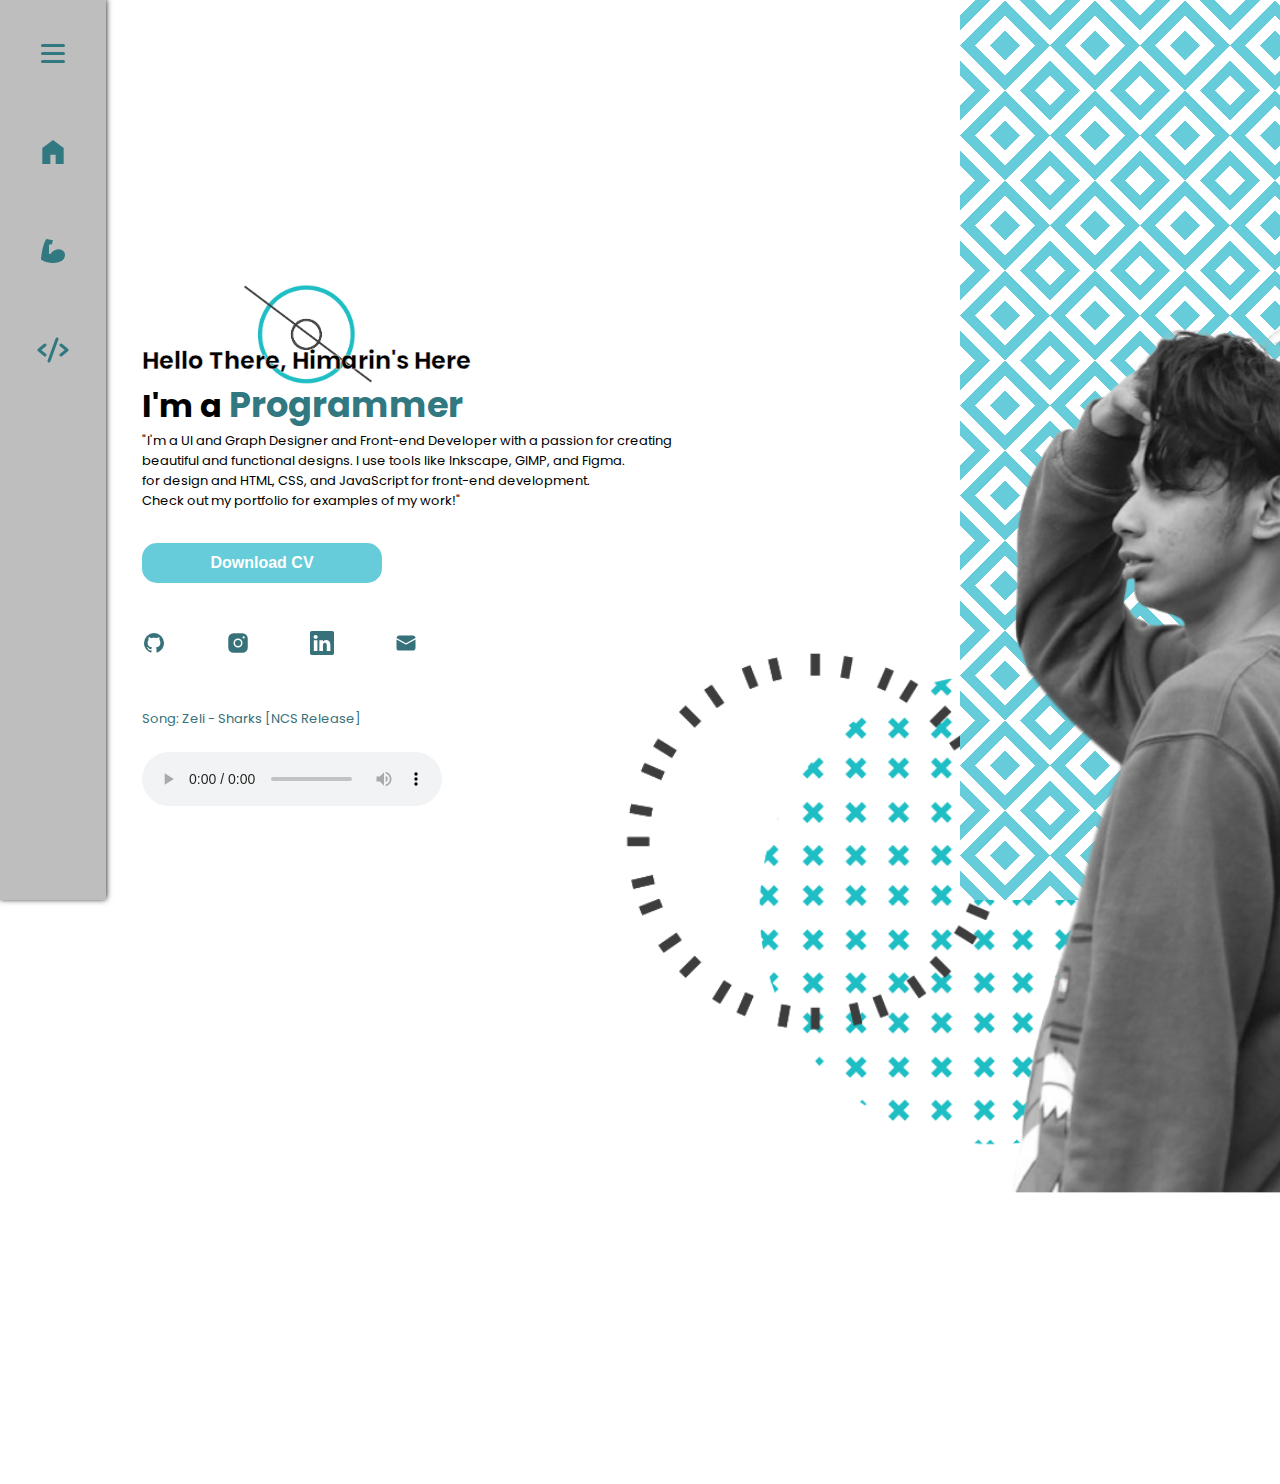
==== index.html @ 57ede526 "Add files via upload" ====
<!DOCTYPE html>
<html lang="en">

<head>
    <meta charset="UTF-8">
    <meta http-equiv="X-UA-Compatible" content="IE=edge">
    <meta name="viewport" content="width=device-width, initial-scale=1.0">
    <title>Reii Portofolio</title>
    <link rel="stylesheet" href="style.css">
    <link rel="preconnect" href="https://fonts.googleapis.com">
    <link rel="preconnect" href="https://fonts.gstatic.com" crossorigin>
    <link
        href="https://fonts.googleapis.com/css2?family=Poppins:ital,wght@0,100;0,300;0,400;0,500;0,700;1,700&display=swap"
        rel="stylesheet">
</head>

<body>
    <nav>
        <div class="wrapper">
            <div class="navigate ham">
                <svg xmlns="http://www.w3.org/2000/svg" width="32" height="32" viewBox="0 0 16 16">
                    <path fill="none" stroke="currentColor" stroke-linecap="round" stroke-linejoin="round"
                        stroke-width="1.5" d="M2.75 12.25h10.5m-10.5-4h10.5m-10.5-4h10.5" />
                </svg>
            </div>
            <div class="navigate home">
                <svg xmlns="http://www.w3.org/2000/svg" width="32" height="32" viewBox="0 0 24 24">
                    <path fill="currentColor" d="M4 21V9l8-6l8 6v12h-6v-7h-4v7H4Z" />
                </svg>
            </div>
            <div class="navigate skill">
                <svg xmlns="http://www.w3.org/2000/svg" width="32" height="32" viewBox="0 0 24 24">
                    <path fill="currentColor"
                        d="M3 18.34S4 7.09 7 3l5 1l-1 3.09H9v7.16h1c2-3.07 6.14-4.19 8.64-3.07c3.3 1.53 3 6.14 0 8.18C16.24 21 9 22.43 3 18.34Z" />
                </svg>
            </div>
            <div class="navigate project">
                <svg xmlns="http://www.w3.org/2000/svg" width="32" height="32" viewBox="0 0 256 256">
                    <path fill="currentColor"
                        d="M71.68 97.22L34.74 128l36.94 30.78a12 12 0 1 1-15.36 18.44l-48-40a12 12 0 0 1 0-18.44l48-40a12 12 0 0 1 15.36 18.44Zm176 21.56l-48-40a12 12 0 1 0-15.36 18.44L221.26 128l-36.94 30.78a12 12 0 1 0 15.36 18.44l48-40a12 12 0 0 0 0-18.44ZM164.1 28.72a12 12 0 0 0-15.38 7.18l-64 176a12 12 0 0 0 7.18 15.37a11.79 11.79 0 0 0 4.1.73a12 12 0 0 0 11.28-7.9l64-176a12 12 0 0 0-7.18-15.38Z" />
                </svg>
            </div>
        </div>
    </nav>

    <div class="hero-wrapper">
        <img class="circle" src="/img/3x/ElAsset 2@3x.png" alt="">

        <div class="container">
            <h2>Hello There, Himarin's Here</h2>
            <h1>I'm a <span>Programmer</span></h1>
            <p>"I'm a UI and Graph Designer and Front-end Developer with a passion for creating<br> beautiful and
                functional
                designs.
                I use tools like Inkscape, GIMP, and Figma.<br> for design and HTML, CSS, and JavaScript for front-end
                development.<br> Check out my portfolio for examples of my work!"</p>
            <button>Download CV</button>
            <div class="logo">
                <a href="https://github.com/YCShimarin">
                    <svg class="item-1" xmlns="http://www.w3.org/2000/svg" width="24" height="24" viewBox="0 0 24 24">
                        <path fill="currentColor"
                            d="M12 2A10 10 0 0 0 2 12c0 4.42 2.87 8.17 6.84 9.5c.5.08.66-.23.66-.5v-1.69c-2.77.6-3.36-1.34-3.36-1.34c-.46-1.16-1.11-1.47-1.11-1.47c-.91-.62.07-.6.07-.6c1 .07 1.53 1.03 1.53 1.03c.87 1.52 2.34 1.07 2.91.83c.09-.65.35-1.09.63-1.34c-2.22-.25-4.55-1.11-4.55-4.92c0-1.11.38-2 1.03-2.71c-.1-.25-.45-1.29.1-2.64c0 0 .84-.27 2.75 1.02c.79-.22 1.65-.33 2.5-.33c.85 0 1.71.11 2.5.33c1.91-1.29 2.75-1.02 2.75-1.02c.55 1.35.2 2.39.1 2.64c.65.71 1.03 1.6 1.03 2.71c0 3.82-2.34 4.66-4.57 4.91c.36.31.69.92.69 1.85V21c0 .27.16.59.67.5C19.14 20.16 22 16.42 22 12A10 10 0 0 0 12 2Z" />
                    </svg>
                </a>
                <a href="https://www.instagram.com/moh.rev/">
                    <svg class="item-1" xmlns="http://www.w3.org/2000/svg" width="24" height="24" viewBox="0 0 256 256">
                        <path fill="currentColor"
                            d="M176 24H80a56.06 56.06 0 0 0-56 56v96a56.06 56.06 0 0 0 56 56h96a56.06 56.06 0 0 0 56-56V80a56.06 56.06 0 0 0-56-56Zm-48 152a48 48 0 1 1 48-48a48.05 48.05 0 0 1-48 48Zm60-96a12 12 0 1 1 12-12a12 12 0 0 1-12 12Zm-28 48a32 32 0 1 1-32-32a32 32 0 0 1 32 32Z" />
                    </svg>
                </a>
                <a href="https://www.linkedin.com/in/muhammad-reval-08ab68222/">
                    <svg class="item-1" xmlns="http://www.w3.org/2000/svg" width="24" height="24" viewBox="0 0 16 16">
                        <path fill="currentColor"
                            d="M0 1.146C0 .513.526 0 1.175 0h13.65C15.474 0 16 .513 16 1.146v13.708c0 .633-.526 1.146-1.175 1.146H1.175C.526 16 0 15.487 0 14.854V1.146zm4.943 12.248V6.169H2.542v7.225h2.401zm-1.2-8.212c.837 0 1.358-.554 1.358-1.248c-.015-.709-.52-1.248-1.342-1.248c-.822 0-1.359.54-1.359 1.248c0 .694.521 1.248 1.327 1.248h.016zm4.908 8.212V9.359c0-.216.016-.432.08-.586c.173-.431.568-.878 1.232-.878c.869 0 1.216.662 1.216 1.634v3.865h2.401V9.25c0-2.22-1.184-3.252-2.764-3.252c-1.274 0-1.845.7-2.165 1.193v.025h-.016a5.54 5.54 0 0 1 .016-.025V6.169h-2.4c.03.678 0 7.225 0 7.225h2.4z" />
                    </svg>
                </a>
                <a href="mailto:muhammadrefal44@gmail.com">
                    <svg class="item-1" xmlns="http://www.w3.org/2000/svg" width="24" height="24" viewBox="0 0 48 48">
                        <path fill="currentColor"
                            d="M43 16.976V33.75c0 2.9-2.35 5.25-5.25 5.25h-27.5A5.25 5.25 0 0 1 5 33.75V16.976l18.398 10.12c.375.206.83.206 1.204 0L43 16.975ZM37.75 9a5.25 5.25 0 0 1 5.248 5.124L24 24.574L5.002 14.123l.002-.09A5.25 5.25 0 0 1 10.25 9h27.5Z" />
                    </svg>
                </a>
            </div>

            <div class="music">
                <p>Song: <a href="http://ncs.io/Sharks"> Zeli - Sharks [NCS Release]</a></p>
                <audio controls autoplay>
                    <source src="./audio/Zeli - Sharks [NCS Release].mp3" type="audio/mp3">
                    Your browser does not support the audio element.
                </audio>
            </div>

        </div>
        <div class="img-wrapper">
            <img class="self" src="./img/A1.png" alt="">
            <img class="element" src="./img/3x/ElAsset 1@3x.png" alt="">
        </div>
        <div class="pattern"></div>

    </div>
</body>

</html>
---- style.css ----
*{
    margin: 0;
    padding: 0;
    box-sizing: border-box;
    
}
.hidden{
    display: none;
}
body{
    font-family: 'Poppins', sans-serif;
    overflow: hidden;
}
nav {
    position:fixed;
    background-color: #bebebe;
    height: 100vh;
    padding: 2.3rem;
    box-shadow: 0 -1px 6px black;
    z-index: 100;
}
nav .wrapper{
    display: flex;
    flex-direction: column;
    align-items: center;
    gap: 60px;
}
.navigate{
    color:#317881;
}
img.circle{
    position: relative;
    transform: scale(2);
    object-fit: scale-down;
    width: 5%;
    left: 250px;
    bottom: 245px;
}
.hero-wrapper{
    display: flex;
    justify-content: flex-end;    

}
.img-wrapper{
    position: relative;
    width: 45%;
}
img.element {
    position: relative;
    object-fit: scale-down;
    transform: scale(1.1);
    left: -70px;
    z-index:-2;
    top:-20px;
    animation: animated 5s ease-in-out infinite;
}
@keyframes animated {
    0% {transform: translate(0,0);}
    50% {transform: translate(0,-10px);}
    100% {transform: translate(0,0);}
}
img.self{
    position: relative;
    filter: grayscale(100%);
    transform: scale(1.3);
    left: 200px;
    top: 400px;
    object-fit:scale-down;
    z-index: 3; 
    animation: animate 8s ease-in-out infinite;
} 
@keyframes animate{
    0% {transform: translate(0,0);}
    50% {transform: translate(10px,10px) rotateZ(2deg);}
    100% {transform: translate(0,0);}
}

.pattern {
    width:25%;
    height: 100vh;
    background: linear-gradient(45deg,#0000 calc(25%/3), #66ccd9 0 calc(50%/3),
            #0000 0 calc(250%/3), #66ccd9 0 calc(275%/3),
            #0000 0),linear-gradient( 45deg,#66ccd9 calc(25%/3), #0000 0 calc(50%/3),
            #66ccd9 0 25%, #0000 0 75%,
            #66ccd9 0 calc(250%/3), #0000 0 calc(275%/3),
            #66ccd9 0),
            linear-gradient(-45deg,#0000 calc(25%/3), #66ccd9 0 calc(50%/3),
            #0000 0 calc(250%/3), #66ccd9 0 calc(275%/3),
            #0000 0),linear-gradient(-45deg,#66ccd9 calc(25%/3), #0000 0 calc(50%/3),
            #66ccd9 0 25%, #0000 0 75%,
            #66ccd9 0 calc(250%/3), #0000 0 calc(275%/3),
            #66ccd9 0)
            #ffffff;
background-size: 90px 90px;
background-position: 0 0, 45px  45px;
position: absolute;
}
.container{
    position: relative;
    display: flex;
    align-items: left;
    flex-direction: column;
    justify-content: center;
    position: relative;
    margin-left: 12rem;
    font-size: large;
    flex-wrap: wrap;
}
.container h1 span{
    color:#317881;
    font-size: 3rem;
}
.container h2{
    font-size: 2rem;
    -webkit-text-stroke: 0.5px rgb(255, 255, 255);
    text-stroke: 0.5px rgb(255, 255, 255);
}
button {
    width: 15rem;
    background-color: #66ccd9;
    color: white;
    border-radius: 15px;
    border: none;
    padding: 11px 20px;
    font-size: 16px;
    font-weight: bold;
    margin-top:2rem ;
  }
button:hover{
    background-color: #377179;
}

.logo{
    display: flex;
    margin-top: 3rem;
    gap:60px;
}
.logo a {
    color:#377179;
    text-emphasis: none;
}
.logo .item-1:hover{
    color:#66ccd9;
}
.music{
    margin-top: 3rem;
    color: #377179;
    display: flex;
    flex-direction: column;
    align-items: left;
    gap: 7px;
}
.music p a{
    text-decoration: none;
    color: #377179;
}
.music p a:hover{
    color: #66ccd9;
}
audio{
    margin-top: 1rem;
    
}



@media (max-width:1500px){
    img.self{
        left: 90px;
    } 
    img.element {
        left: -50px;
    }
    img.circle{
        bottom : 240px;
        left: 230px;
    }
    .container{
        font-size: small;
    }
    .container h1 {
        font-size: 2rem;
    }
    .container h1 span{
        font-size: 2.2rem;
    }
    .container h2{
        font-size: 1.5rem;
    }
}

@media (max-width:1000px){
    img.circle{
        display: none;
    }
    nav{
        height: 10vh;
        width: 100%;
        position: fixed;
    }
    nav .wrapper{
        flex-direction: row;
        justify-content: center;
    }
    .container{
        margin-left: 7rem;
    }
}

@media (max-width:800px){
    body{
        overflow: scroll;
    }
    .hero-wrapper{
        flex-direction: column;
    }
    .container{
        order:4;
    }
    .img-wrapper{
        order: 1;
    }
    .pattern{
        min-width: 100%;
        height: 30vh;
        z-index: 99;
        position: relative;
        top:500px;
        display: block;
    }
    img.element{
        display: none;
    }
    img.self{
        top: -130px;
        left: 400px;
        width: 70%;
    } 
    .container{
        top: 100px
    }

}
@media (max-width:700px){
    .pattern{
        top: 400px;
        height: 20vh;;
    }
    img.self{
        top: -80px;
        left: 400px;
        width: 70%;
    } 
}
@media (min-height:500px){
    img.self{
        left:300px;
    }
    .container{
        margin: 2rem;
    }
}
@media (max-width: 480px){
    .hero-wrapper{
        display: inline-block;
    }
    nav{
        height: 8vh;
    }
    img.self{
        display: none;
    }
    .container{
        top:none;
        margin: 6rem 1rem;
    }
    .pattern{
        top: 2rem;
        margin: 4rem 0;
    }
}
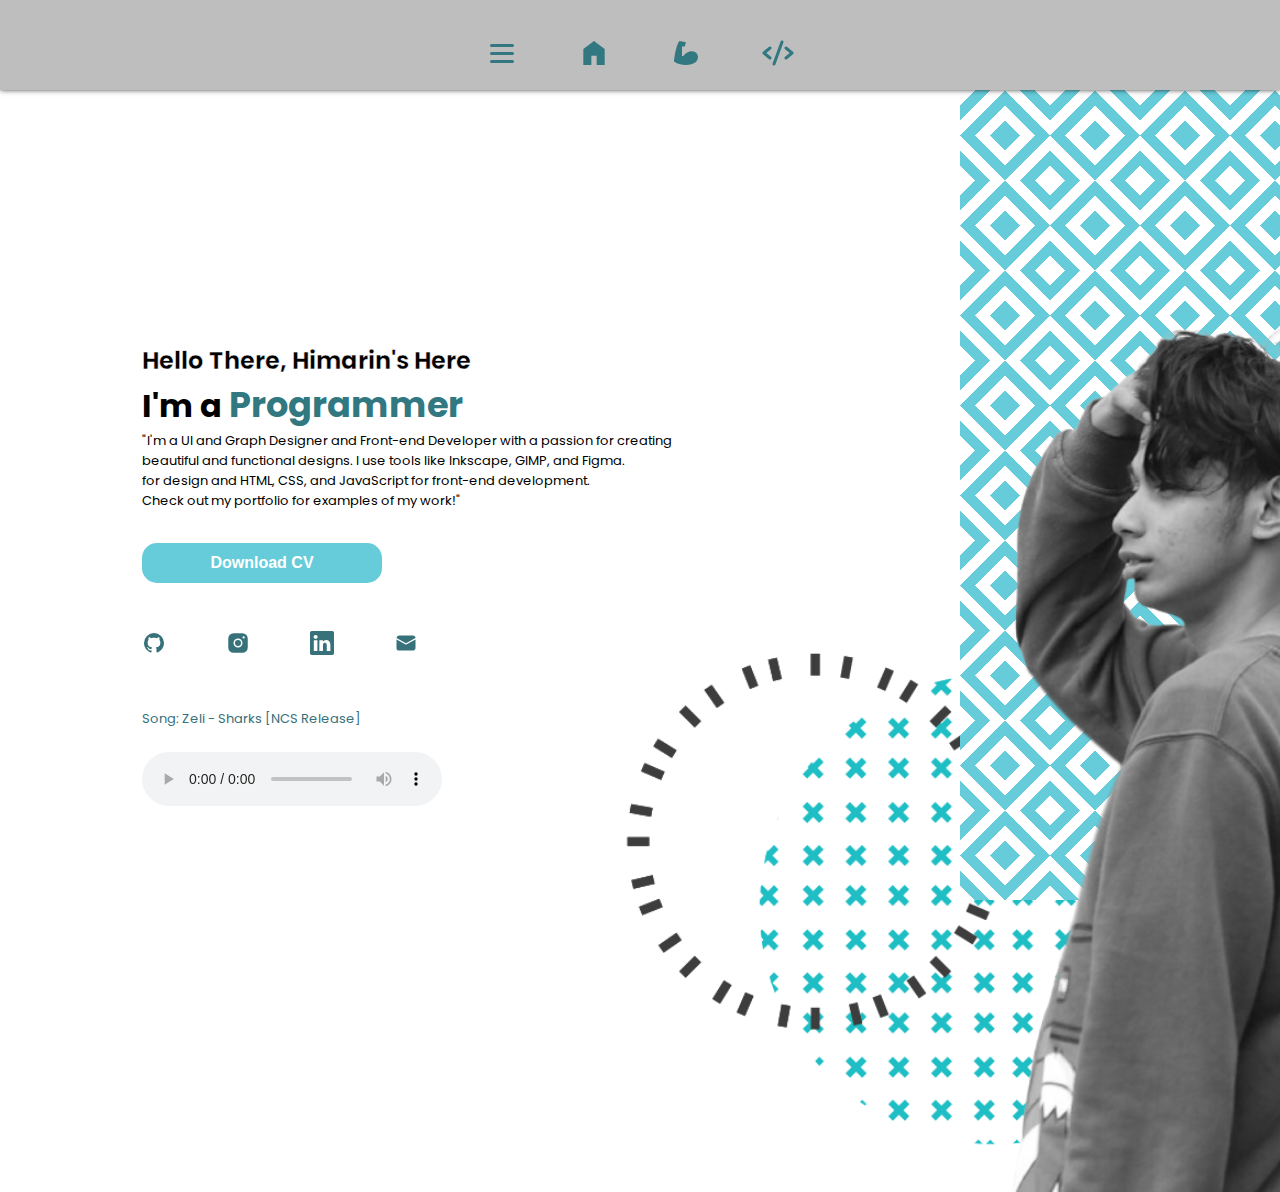
==== commit a3236ce2: "Update index.html" ====
--- a/index.html
+++ b/index.html
@@ -99,5 +99,5 @@
 
     </div>
 </body>
-
-</html>+ 
+</html>
--- a/style.css
+++ b/style.css
@@ -33,7 +33,7 @@
     transform: scale(2);
     object-fit: scale-down;
     width: 5%;
-    left: 250px;
+    left: 90px;
     bottom: 245px;
 }
 .hero-wrapper{
@@ -172,11 +172,11 @@
         left: -50px;
     }
     img.circle{
-        bottom : 240px;
-        left: 230px;
+         display: none;
     }
     .container{
         font-size: small;
+        margin-left: 7rem;
     }
     .container h1 {
         font-size: 2rem;
@@ -186,12 +186,6 @@
     }
     .container h2{
         font-size: 1.5rem;
-    }
-}
-
-@media (max-width:1000px){
-    img.circle{
-        display: none;
     }
     nav{
         height: 10vh;
@@ -201,9 +195,6 @@
     nav .wrapper{
         flex-direction: row;
         justify-content: center;
-    }
-    .container{
-        margin-left: 7rem;
     }
 }
 
@@ -278,4 +269,4 @@
         top: 2rem;
         margin: 4rem 0;
     }
-}+}
